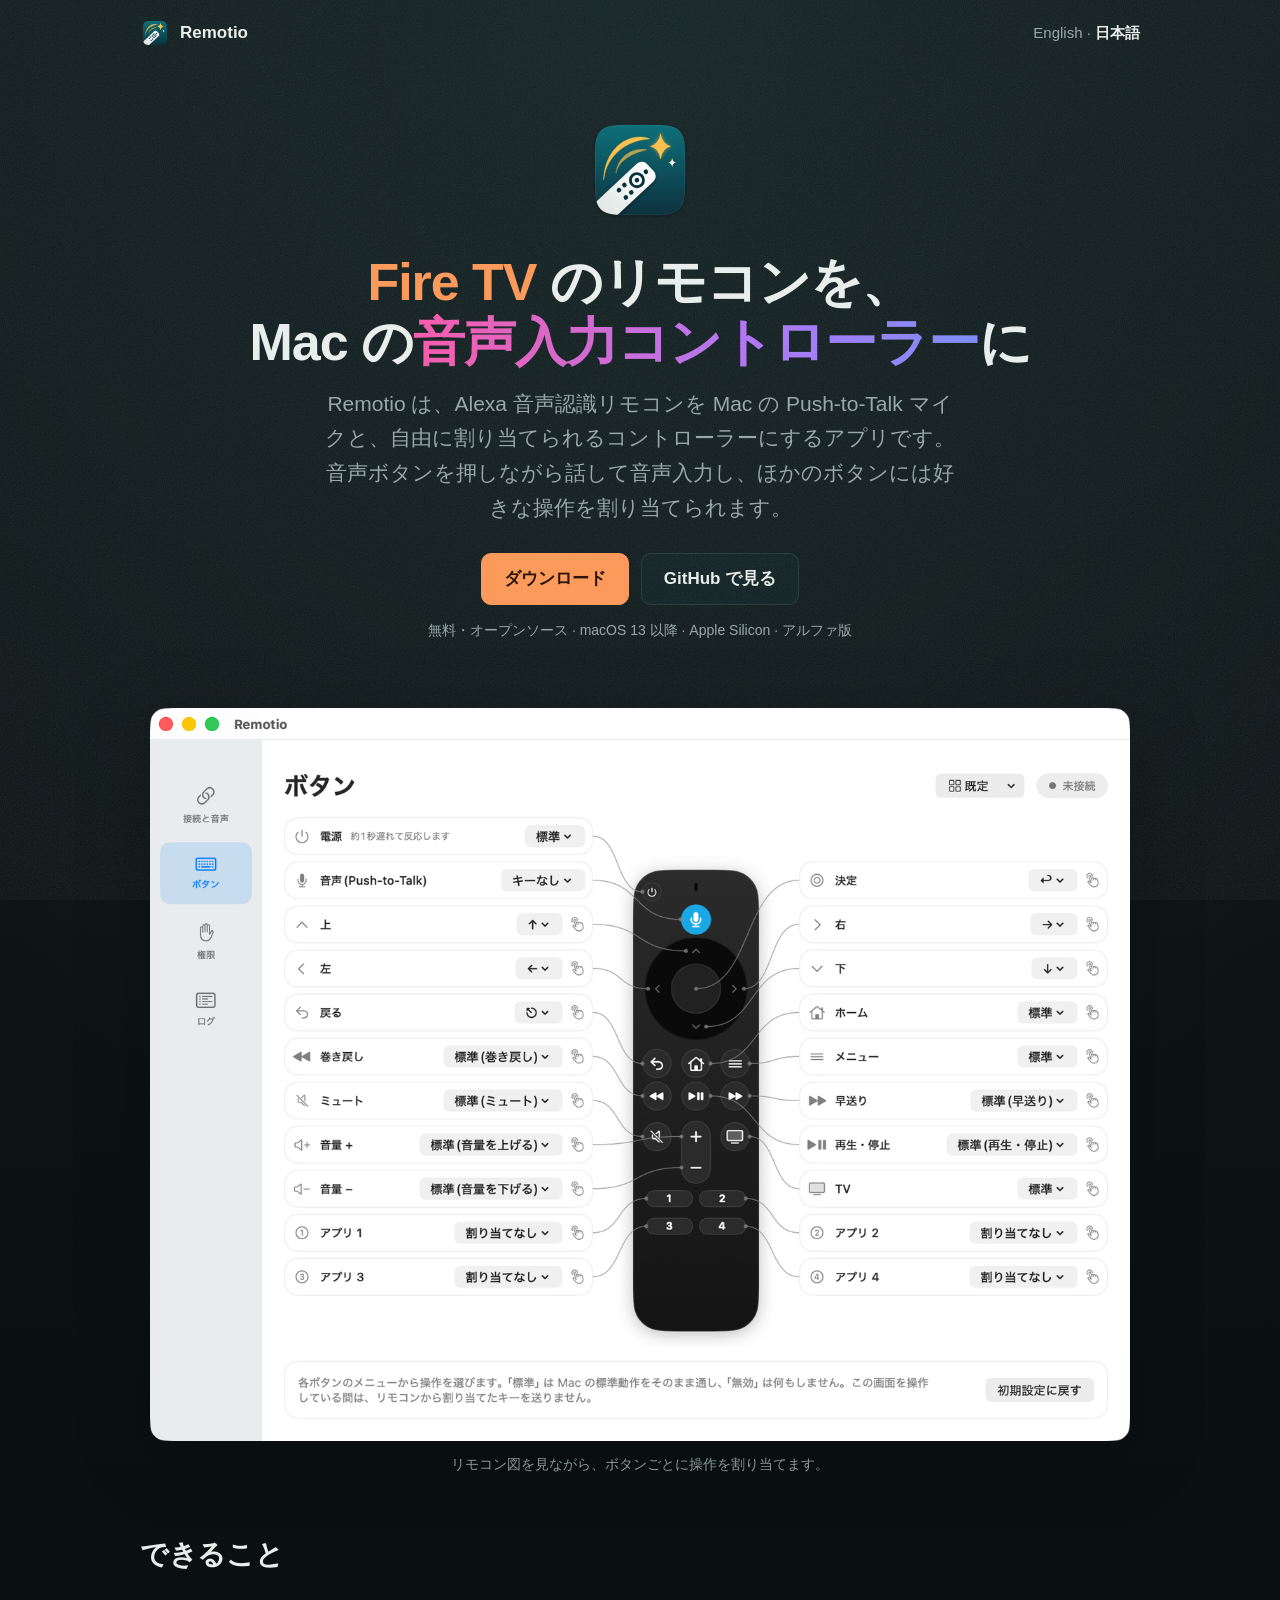
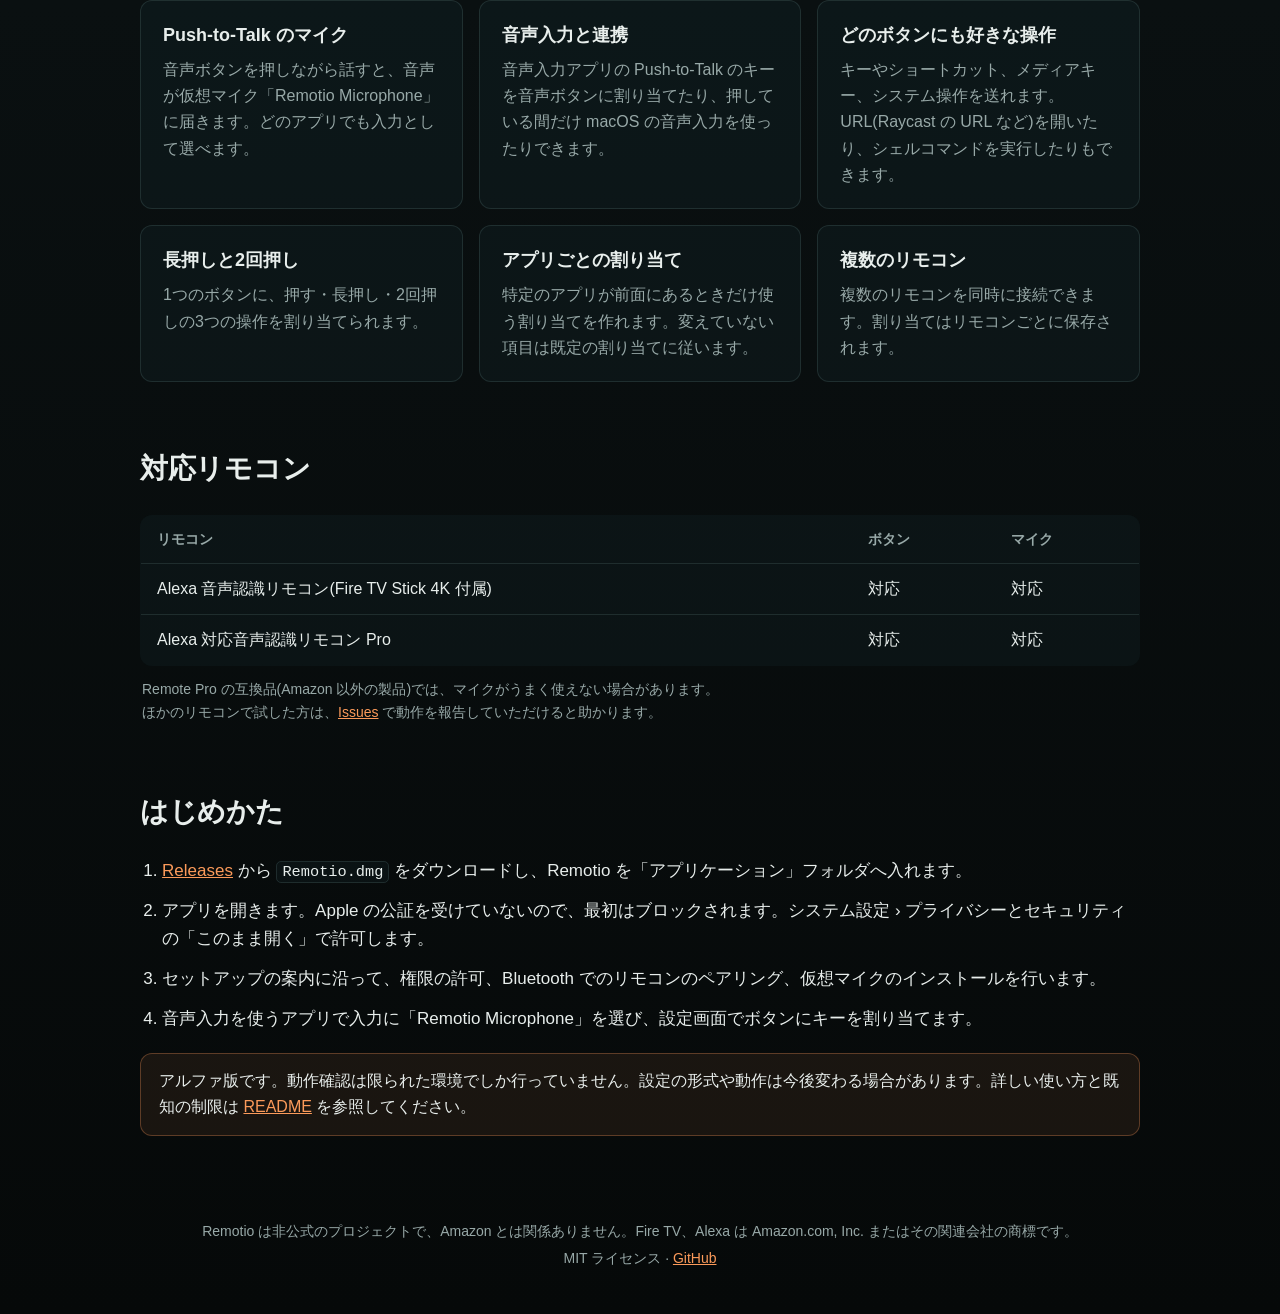
==== docs/ja/index.html @ dff8e704 "Serve the website from docs/ on main instead of a workflow Co-Authored-By: Claude Opus 5.5 <noreply@" ====
<!doctype html>
<html lang="ja">
<head>
<meta charset="utf-8">
<meta name="viewport" content="width=device-width, initial-scale=1">
<meta name="color-scheme" content="dark">
<meta name="theme-color" content="#162527">
<title>Remotio — Fire TV のリモコンを、Mac の音声入力コントローラーに</title>
<meta name="description" content="Remotio は、Fire TV の Alexa 音声認識リモコンを、Mac の Push-to-Talk マイクと自由に割り当てられるコントローラーにする、無料でオープンソースのメニューバーアプリです。">
<link rel="icon" href="../assets/icon.svg" type="image/svg+xml">
<link rel="alternate" hreflang="en" href="https://todayporton.github.io/remotio/">
<link rel="alternate" hreflang="ja" href="https://todayporton.github.io/remotio/ja/">
<link rel="stylesheet" href="../assets/style.css">
</head>
<body>
<div class="wrap">
  <header class="top">
    <a class="brand" href="./"><img src="../assets/icon.svg" alt="">Remotio</a>
    <nav class="lang"><a href="../" hreflang="en" lang="en">English</a> · <strong>日本語</strong></nav>
  </header>

  <div class="hero">
    <img class="icon" src="../assets/icon.svg" alt="Remotio のアイコン">
    <h1><span class="fire">Fire TV</span> のリモコンを、<br>Mac の<span class="voice">音声入力コントローラー</span>に</h1>
    <p class="lead">Remotio は、Alexa 音声認識リモコンを Mac の Push-to-Talk マイクと、自由に割り当てられるコントローラーにするアプリです。音声ボタンを押しながら話して音声入力し、ほかのボタンには好きな操作を割り当てられます。</p>
    <div class="actions">
      <a class="button primary" href="https://github.com/todayporton/remotio/releases">ダウンロード</a>
      <a class="button" href="https://github.com/todayporton/remotio/blob/main/README.ja.md">GitHub で見る</a>
    </div>
    <p class="meta">無料・オープンソース · macOS 13 以降 · Apple Silicon · アルファ版</p>
  </div>

  <figure class="shot">
    <img src="../assets/buttons-ja.png" width="1400" height="1046" alt="Remotio の「ボタン」設定。リモコン図と、ボタンごとの操作のメニュー">
    <figcaption>リモコン図を見ながら、ボタンごとに操作を割り当てます。</figcaption>
  </figure>

  <section>
    <h2>できること</h2>
    <div class="features">
      <div class="card">
        <h3>Push-to-Talk のマイク</h3>
        <p>音声ボタンを押しながら話すと、音声が仮想マイク「Remotio Microphone」に届きます。どのアプリでも入力として選べます。</p>
      </div>
      <div class="card">
        <h3>音声入力と連携</h3>
        <p>音声入力アプリの Push-to-Talk のキーを音声ボタンに割り当てたり、押している間だけ macOS の音声入力を使ったりできます。</p>
      </div>
      <div class="card">
        <h3>どのボタンにも好きな操作</h3>
        <p>キーやショートカット、メディアキー、システム操作を送れます。URL(Raycast の URL など)を開いたり、シェルコマンドを実行したりもできます。</p>
      </div>
      <div class="card">
        <h3>長押しと2回押し</h3>
        <p>1つのボタンに、押す・長押し・2回押しの3つの操作を割り当てられます。</p>
      </div>
      <div class="card">
        <h3>アプリごとの割り当て</h3>
        <p>特定のアプリが前面にあるときだけ使う割り当てを作れます。変えていない項目は既定の割り当てに従います。</p>
      </div>
      <div class="card">
        <h3>複数のリモコン</h3>
        <p>複数のリモコンを同時に接続できます。割り当てはリモコンごとに保存されます。</p>
      </div>
    </div>
  </section>

  <section>
    <h2>対応リモコン</h2>
    <div class="table-scroll">
      <table>
        <thead><tr><th>リモコン</th><th>ボタン</th><th>マイク</th></tr></thead>
        <tbody>
          <tr><td>Alexa 音声認識リモコン(Fire TV Stick 4K 付属)</td><td>対応</td><td>対応</td></tr>
          <tr><td>Alexa 対応音声認識リモコン Pro</td><td>対応</td><td>対応</td></tr>
        </tbody>
      </table>
    </div>
    <p class="small">Remote Pro の互換品(Amazon 以外の製品)では、マイクがうまく使えない場合があります。<br>ほかのリモコンで試した方は、<a href="https://github.com/todayporton/remotio/issues/new?template=remote-report.yml">Issues</a> で動作を報告していただけると助かります。</p>
  </section>

  <section>
    <h2>はじめかた</h2>
    <ol class="steps">
      <li><a href="https://github.com/todayporton/remotio/releases">Releases</a> から <code>Remotio.dmg</code> をダウンロードし、Remotio を「アプリケーション」フォルダへ入れます。</li>
      <li>アプリを開きます。Apple の公証を受けていないので、最初はブロックされます。システム設定 › プライバシーとセキュリティ の「このまま開く」で許可します。</li>
      <li>セットアップの案内に沿って、権限の許可、Bluetooth でのリモコンのペアリング、仮想マイクのインストールを行います。</li>
      <li>音声入力を使うアプリで入力に「Remotio Microphone」を選び、設定画面でボタンにキーを割り当てます。</li>
    </ol>
    <p class="note">アルファ版です。動作確認は限られた環境でしか行っていません。設定の形式や動作は今後変わる場合があります。詳しい使い方と既知の制限は <a href="https://github.com/todayporton/remotio/blob/main/README.ja.md">README</a> を参照してください。</p>
  </section>

  <footer>
    <p>Remotio は非公式のプロジェクトで、Amazon とは関係ありません。Fire TV、Alexa は Amazon.com, Inc. またはその関連会社の商標です。</p>
    <p>MIT ライセンス · <a href="https://github.com/todayporton/remotio">GitHub</a></p>
  </footer>
</div>
</body>
</html>
---- docs/assets/style.css ----
/* OS の設定にかかわらず、常にダークの配色で表示する */
:root {
  /* 背景はアイコンの緑(#11707A → #07323F)をごく暗くしたもの */
  --bg: #0a1011;
  --bg-top: #162527;
  --surface: rgba(43, 91, 96, 0.10);
  --text: #e8eeec;
  --muted: #98a9a8;
  --line: rgba(139, 174, 176, 0.16);
  /* アクセントはタイトルの Fire TV と同じオレンジ */
  --accent: #fb9a5a;
  --accent-text: #2a1406;
  --note-bg: rgba(251, 154, 90, 0.08);
  --note-line: rgba(251, 154, 90, 0.30);
  color-scheme: dark;
}

* { box-sizing: border-box; }

body {
  margin: 0;
  /* 上が明るく、下へ行くほど暗くなる */
  background:
    radial-gradient(ellipse 120% 60% at 50% 0%, var(--bg-top) 0%, transparent 70%),
    linear-gradient(180deg, #10191a 0%, var(--bg) 55%, #060909 100%);
  background-color: var(--bg);
  min-height: 100vh;
  color: var(--text);
  font: 17px/1.65 -apple-system, BlinkMacSystemFont, "Helvetica Neue", "Hiragino Sans", "Hiragino Kaku Gothic ProN", sans-serif;
  -webkit-font-smoothing: antialiased;
}

a { color: var(--accent); }

/* 背景にごく薄いざらつき(SVG のノイズ)を重ねる */
body::before {
  content: "";
  position: fixed;
  inset: 0;
  pointer-events: none;
  z-index: 0;
  opacity: 0.06;
  background-image: url("data:image/svg+xml,%3Csvg xmlns='http://www.w3.org/2000/svg' width='160' height='160'%3E%3Cfilter id='n'%3E%3CfeTurbulence type='fractalNoise' baseFrequency='0.9' numOctaves='3' stitchTiles='stitch'/%3E%3CfeColorMatrix values='0 0 0 0 1  0 0 0 0 1  0 0 0 0 1  0 0 0 1.4 -0.2'/%3E%3C/filter%3E%3Crect width='100%25' height='100%25' filter='url(%23n)'/%3E%3C/svg%3E");
  background-size: 160px 160px;
}
.wrap { position: relative; z-index: 1; }

.wrap { max-width: 1040px; margin: 0 auto; padding: 0 20px; }

header.top {
  display: flex;
  justify-content: space-between;
  align-items: center;
  padding: 18px 0;
}
.brand { display: flex; align-items: center; gap: 10px; font-weight: 700; color: var(--text); text-decoration: none; }
.brand img { width: 30px; height: 30px; }
.lang { font-size: 15px; color: var(--muted); }
.lang a { color: var(--muted); text-decoration: none; }
.lang a:hover { color: var(--text); }
.lang strong { color: var(--text); font-weight: 600; }

.hero { text-align: center; padding: 48px 0 28px; }
.hero img.icon { width: 112px; height: 112px; }
.hero h1 { font-size: clamp(34px, 6vw, 52px); line-height: 1.15; margin: 18px 0 14px; letter-spacing: -0.02em; }
.hero h1 .fire { color: #fb9a5a; }
.hero h1 .voice {
  background: linear-gradient(90deg, #f75caa, #b078f4, #6599f4, #4fcee5, #b078f4, #f75caa);
  background-size: 300% 100%;
  -webkit-background-clip: text;
  background-clip: text;
  color: transparent;
  animation: voice-flow 5s ease-in-out infinite alternate;
}
@keyframes voice-flow {
  from { background-position: 0% 50%; }
  to { background-position: 100% 50%; }
}
@media (prefers-reduced-motion: reduce) {
  .hero h1 .voice { animation: none; }
}
.hero p.lead { font-size: clamp(18px, 2.4vw, 21px); color: var(--muted); max-width: 640px; margin: 0 auto; }
.actions { display: flex; gap: 12px; justify-content: center; flex-wrap: wrap; margin: 28px 0 14px; }
.button {
  display: inline-block;
  padding: 11px 22px;
  border-radius: 10px;
  font-weight: 600;
  text-decoration: none;
  border: 1px solid var(--line);
  color: var(--text);
  background: var(--surface);
}
.button.primary { background: var(--accent); border-color: var(--accent); color: var(--accent-text); }
.meta { font-size: 14px; color: var(--muted); }

.shot { margin: 24px auto 0; max-width: 980px; }
.shot img {
  width: 100%;
  height: auto;
  display: block;
  /* ウィンドウの角の外側は透過しているので、形に沿った影を付ける */
  filter: drop-shadow(0 0 0.5px rgba(0, 0, 0, 0.35)) drop-shadow(0 16px 36px rgba(0, 0, 0, 0.22));
}
.shot figcaption { text-align: center; font-size: 14px; color: var(--muted); margin-top: 12px; }

section { padding: 56px 0 8px; }
section h2 { font-size: 28px; margin: 0 0 22px; letter-spacing: -0.01em; }

.features { display: grid; grid-template-columns: repeat(auto-fit, minmax(280px, 1fr)); gap: 16px; }
.card { background: var(--surface); border: 1px solid var(--line); border-radius: 12px; padding: 20px 22px; }
.card h3 { font-size: 18px; margin: 0 0 6px; }
.card p { margin: 0; color: var(--muted); font-size: 16px; }

table { width: 100%; border-collapse: collapse; background: var(--surface); border: 1px solid var(--line); border-radius: 12px; overflow: hidden; font-size: 16px; }
th, td { text-align: left; padding: 12px 16px; border-bottom: 1px solid var(--line); vertical-align: top; }
tr:last-child td { border-bottom: none; }
th { font-size: 14px; color: var(--muted); font-weight: 600; }
.table-scroll { overflow-x: auto; }
.small { font-size: 14px; color: var(--muted); margin: 12px 2px 0; }

ol.steps { padding-left: 1.3em; margin: 0; }
ol.steps li { margin-bottom: 12px; }

.note { background: var(--note-bg); border: 1px solid var(--note-line); border-radius: 12px; padding: 14px 18px; font-size: 16px; margin-top: 20px; }

code { font: 0.9em ui-monospace, SFMono-Regular, Menlo, monospace; background: var(--surface); border: 1px solid var(--line); border-radius: 5px; padding: 1px 5px; }

footer { padding: 56px 0 40px; color: var(--muted); font-size: 14px; text-align: center; }
footer p { margin: 4px 0; }

@media (max-width: 600px) {
  body { font-size: 16px; }
  .wrap { padding: 0 16px; }
  .hero { padding-top: 28px; }
  .hero h1, .hero p.lead { text-align: left; }
  .hero h1 br { display: none; }
  th, td { padding: 10px 12px; }
}
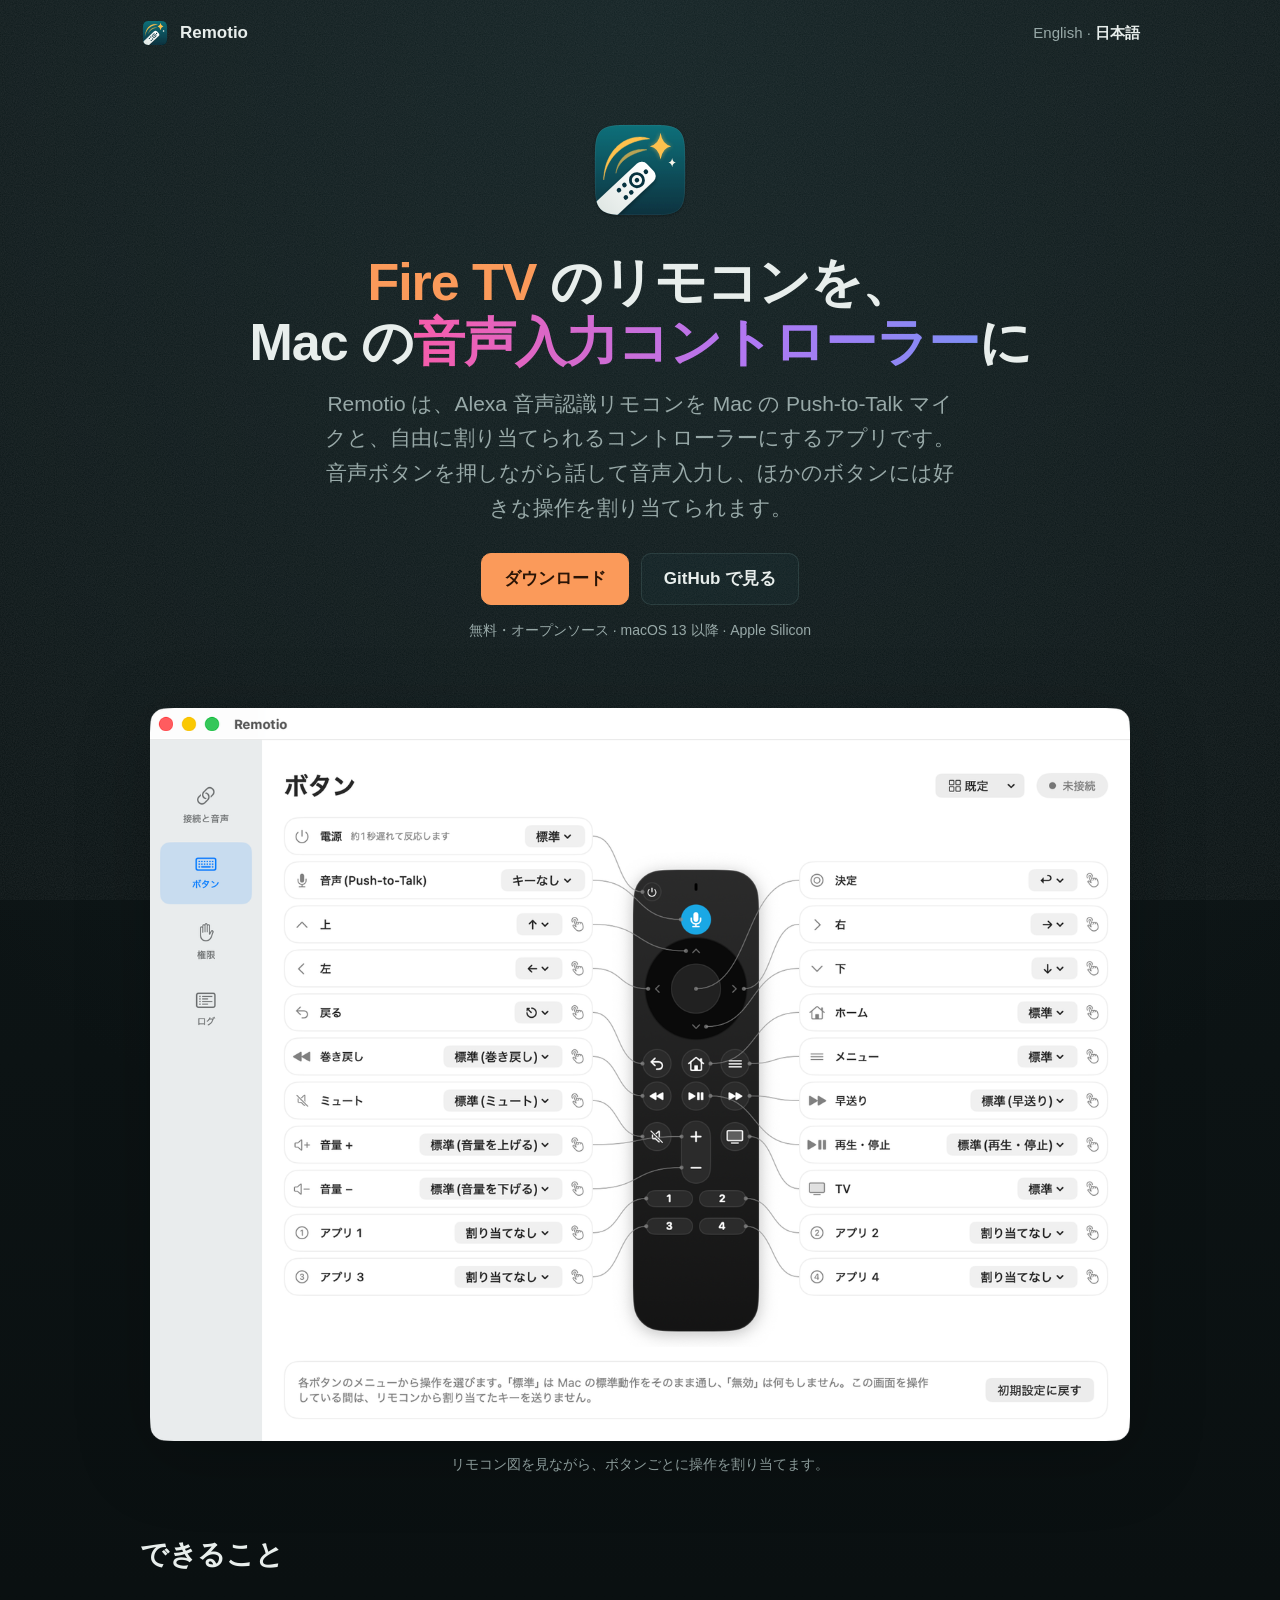
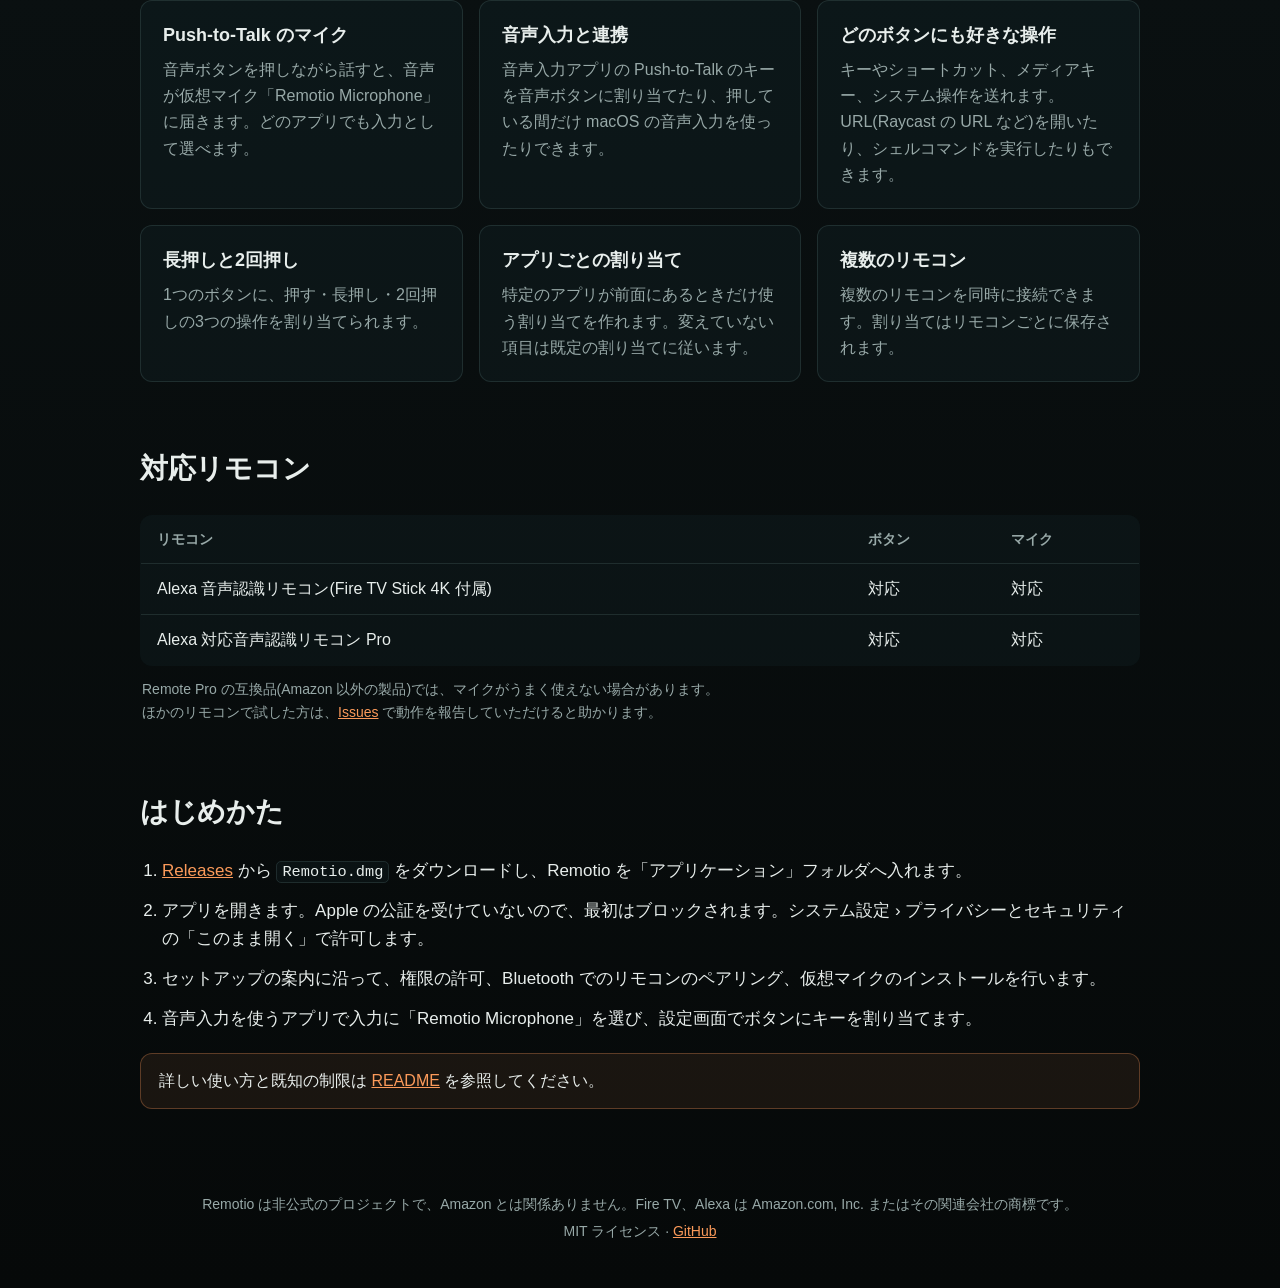
==== commit 233e8aea: "Prepare 0.1.0: drop the alpha wording and bump the build number Co-Authored-By: Claude Opus 5.5 <nor" ====
--- a/docs/ja/index.html
+++ b/docs/ja/index.html
@@ -27,7 +27,7 @@
       <a class="button primary" href="https://github.com/todayporton/remotio/releases">ダウンロード</a>
       <a class="button" href="https://github.com/todayporton/remotio/blob/main/README.ja.md">GitHub で見る</a>
     </div>
-    <p class="meta">無料・オープンソース · macOS 13 以降 · Apple Silicon · アルファ版</p>
+    <p class="meta">無料・オープンソース · macOS 13 以降 · Apple Silicon</p>
   </div>
 
   <figure class="shot">
@@ -87,7 +87,7 @@
       <li>セットアップの案内に沿って、権限の許可、Bluetooth でのリモコンのペアリング、仮想マイクのインストールを行います。</li>
       <li>音声入力を使うアプリで入力に「Remotio Microphone」を選び、設定画面でボタンにキーを割り当てます。</li>
     </ol>
-    <p class="note">アルファ版です。動作確認は限られた環境でしか行っていません。設定の形式や動作は今後変わる場合があります。詳しい使い方と既知の制限は <a href="https://github.com/todayporton/remotio/blob/main/README.ja.md">README</a> を参照してください。</p>
+    <p class="note">詳しい使い方と既知の制限は <a href="https://github.com/todayporton/remotio/blob/main/README.ja.md">README</a> を参照してください。</p>
   </section>
 
   <footer>
